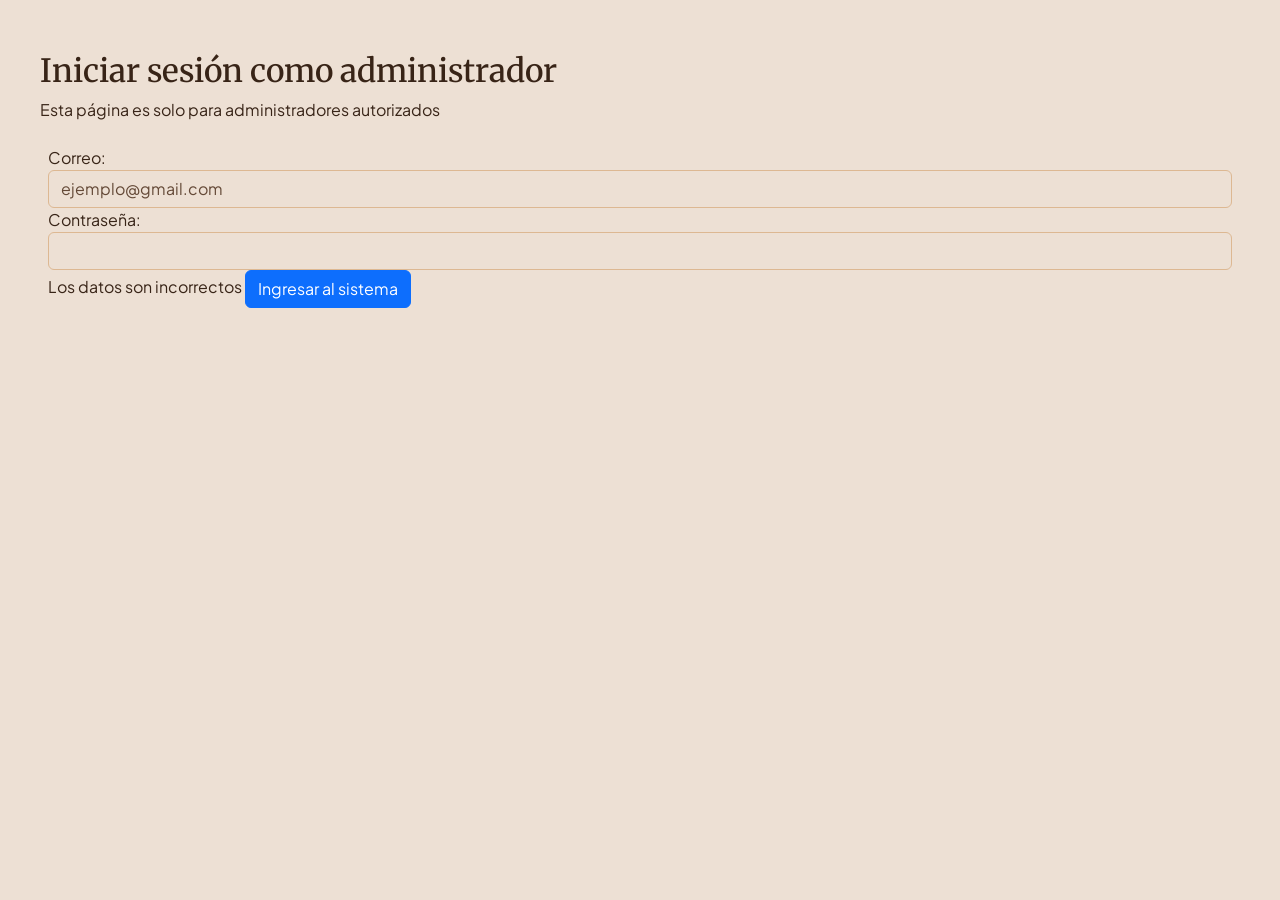
==== pages/admin.html @ 1c3eaf91 "feat: login funcional con protección de páginas" ====
<!DOCTYPE html>
<html lang="en">
<head>
    <meta charset="UTF-8">
    <meta name="viewport" content="width=device-width, initial-scale=1.0">
    <title>Document</title>
</head>
<body>
    asssssssssssssaaaaaaa
    <script src="../js/guard.js"></script>
</body>
</html>
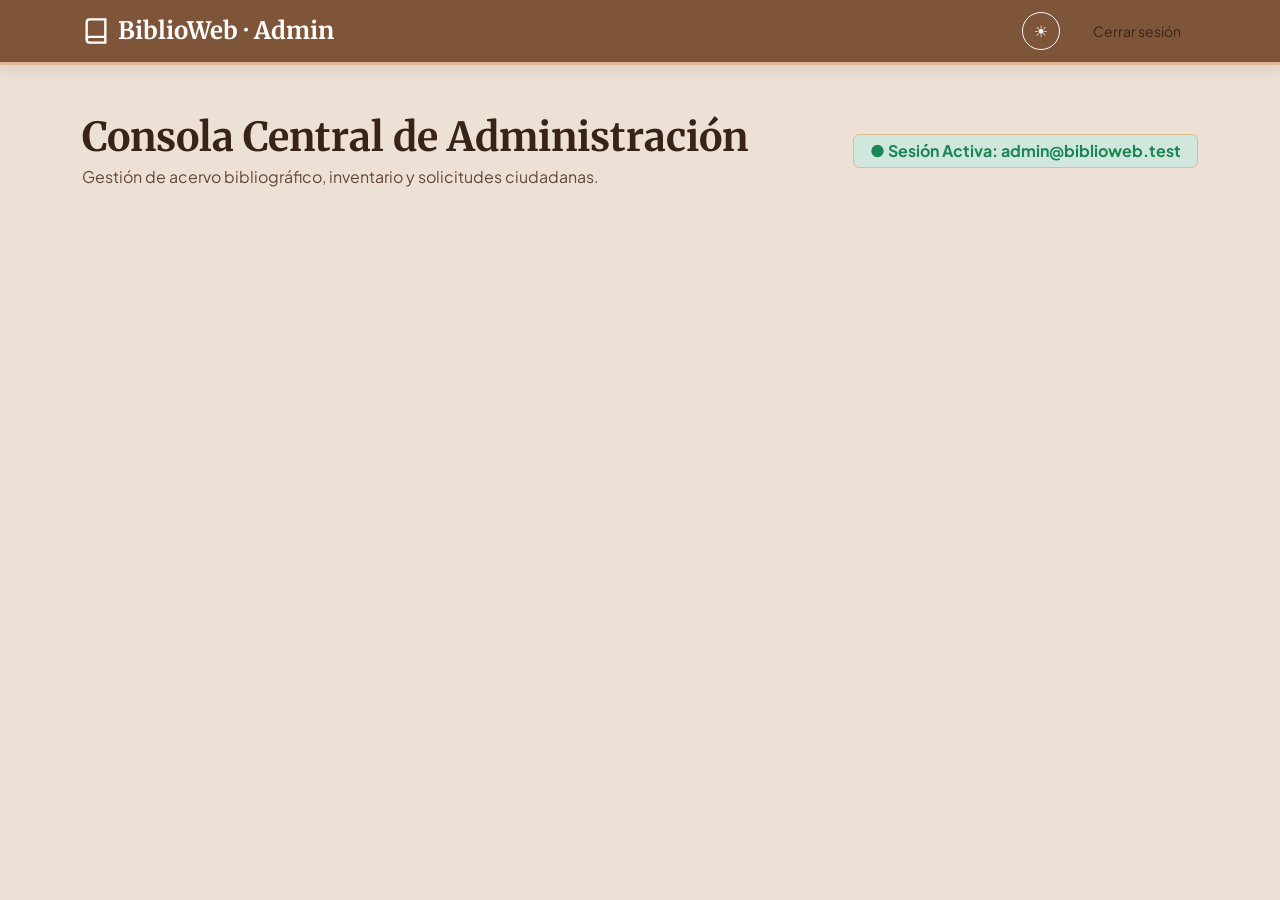
==== commit fc32b356: "feat(catalogo): rediseño visual del catálogo se agrega contador de libros, barra de búsqueda respons" ====
--- a/pages/admin.html
+++ b/pages/admin.html
@@ -1,12 +1,57 @@
 <!DOCTYPE html>
 <html lang="en">
+
 <head>
-    <meta charset="UTF-8">
-    <meta name="viewport" content="width=device-width, initial-scale=1.0">
-    <title>Document</title>
+    <meta charset="utf-8" />
+    <meta content="width=device-width, initial-scale=1.0" name="viewport" />
+    <title>BiblioWeb - Panel de Administración</title>
+    <!-- Bootstrap 5.3 CSS por CDN -->
+    <link href="https://cdn.jsdelivr.net/npm/bootstrap@5.3.3/dist/css/bootstrap.min.css" rel="stylesheet" />
+    <!-- Hoja de Estilos Institucional -->
+    <link href="../css/base.css" rel="stylesheet" />
+    <link href="../css/componentes.css" rel="stylesheet" />
+    <link href="../css/estilos.css" rel="stylesheet" />
+    <!-- Tema claro/oscuro (en el head para evitar parpadeo) -->
+    <script src="../js/tema.js"></script>
 </head>
+
 <body>
-    asssssssssssssaaaaaaa
-    <script src="../js/guard.js"></script>
+    <header>
+        <!-- ==================== BARRA DE NAVEGACIÓN ==================== -->
+        <nav class="navbar navbar-expand-lg navbar-dark navbar-biblioweb sticky-top py-2">
+            <div class="container">
+                <a class="navbar-brand d-flex align-items-center gap-2 fw-bold text-white fs-4" href="admin.html">
+                    <svg fill="none" height="28" stroke="currentColor" stroke-width="2" viewbox="0 0 24 24" width="28">
+                        <path d="M4 19.5A2.5 2.5 0 0 1 6.5 17H20"></path>
+                        <path d="M6.5 2H20v20H6.5A2.5 2.5 0 0 1 4 19.5v-15A2.5 2.5 0 0 1 6.5 2z"></path>
+                    </svg>
+                    BiblioWeb · Admin
+                </a>
+                <div class="d-flex align-items-center gap-3 ms-auto">
+                    <button class="btn btn-outline-light rounded-circle p-2 lh-1" id="theme-toggle"
+                        style="width: 38px; height: 38px;" title="Alternar tema">
+                        ☀️
+                    </button>
+                    <!-- Botón de Cerrar Sesión requerido -->
+                    <button class="btn btn-terracota btn-sm px-3" id="btn-logout">
+                        Cerrar sesión
+                    </button>
+                </div>
+            </div>
+        </nav>
+    </header>
+    <main class="container my-5">
+        <!-- ==================== CABECERA DEL PANEL ==================== -->
+        <div class="d-flex flex-column flex-md-row justify-content-between align-items-md-center gap-3 mb-4">
+            <div>
+                <h1 class="font-serif fw-bold display-6 mb-1">Consola Central de Administración</h1>
+                <p class="text-secondary mb-0">Gestión de acervo bibliográfico, inventario y solicitudes ciudadanas.</p>
+            </div>
+            <div class="badge bg-success-subtle text-success fs-6 px-3 py-2 border">
+                ● Sesión Activa: admin@biblioweb.test
+            </div>
+        </div>
+    </main>
 </body>
+
 </html>
--- a/css/base.css
+++ b/css/base.css
@@ -0,0 +1,182 @@
+/* ==========================================================================
+   BiblioWeb - css/base.css
+   Reglas base y tema compartido (claro / oscuro) para Bootstrap 5.3.
+   Aquí viven: paleta, variables de tema, tipografía y sobrescritura de
+   variables de Bootstrap. Los componentes están en componentes.css y los
+   ajustes propios del proyecto en estilos.css.
+
+   Orden de carga en cada página:
+   1. Bootstrap  2. base.css  3. componentes.css  4. estilos.css
+   ========================================================================== */
+
+@import url('https://fonts.googleapis.com/css2?family=Merriweather:ital,wght@0,300;0,400;0,700;0,900;1,300;1,400&family=Plus+Jakarta+Sans:wght@400;500;600;700&display=swap');
+
+/* --------------------------------------------------------------------------
+   1. Paleta (colores fijos, no cambian con el tema)
+   -------------------------------------------------------------------------- */
+:root {
+    --font-serif: 'Merriweather', Georgia, serif;
+    --font-sans: 'Plus Jakarta Sans', system-ui, -apple-system, sans-serif;
+
+    --color-almond-cream: #EDE0D4;
+    --color-pale-oak: #E6CCB2;
+    --color-tan: #DDB892;
+    --color-faded-copper: #B08968;
+    --color-coffee-bean: #7F5539;
+    --color-toffee-brown: #9C6644;
+    --color-deep-espresso: #382417;
+    --color-burdeos: #7A2E3A;
+}
+
+/* --------------------------------------------------------------------------
+   2. Tema claro (por defecto)
+   -------------------------------------------------------------------------- */
+:root,
+[data-bs-theme="light"] {
+    --bw-bg-page: var(--color-almond-cream);
+    --bw-surface-main: #FFFFFF;
+    --bw-surface-card: var(--color-pale-oak);
+    --bw-surface-warm: #F4EAE0;
+    --bw-input-bg: #FFFFFF;
+
+    --bw-text-main: var(--color-deep-espresso);
+    --bw-text-sec: #644937;
+    --bw-borde: var(--color-tan);
+
+    --bw-navbar-bg: var(--color-coffee-bean);
+    --bw-navbar-link: #EDE0D4;
+    --bw-navbar-link-hover: #FFFFFF;
+    --bw-navbar-border: var(--color-tan);
+
+    --bw-primary: var(--color-coffee-bean);
+    --bw-primary-hover: #69442B;
+    --bw-primary-text: #FFFFFF;
+
+    --bw-accent: var(--color-toffee-brown);
+    --bw-accent-hover: #865434;
+    --bw-accent-text: #FFFFFF;
+
+    --bw-copper: var(--color-faded-copper);
+    --bw-copper-hover: #9C7353;
+
+    --bw-danger: var(--color-burdeos);
+    --bw-danger-hover: #63222D;
+    --bw-exito: #456B3A;
+
+    --bw-link: var(--color-coffee-bean);
+    --bw-link-hover: #69442B;
+    --bw-focus-ring: rgba(127, 85, 57, 0.35);
+    --bw-shadow: rgba(56, 36, 23, 0.10);
+
+    /* Variables de Bootstrap 5.3 */
+    --bs-body-font-family: var(--font-sans);
+    --bs-body-bg: var(--bw-bg-page);
+    --bs-body-color: var(--bw-text-main);
+    --bs-secondary-color: var(--bw-text-sec);
+    --bs-border-color: var(--bw-borde);
+    --bs-tertiary-bg: var(--bw-surface-warm);
+    --bs-primary: var(--bw-primary);
+    --bs-primary-rgb: 127, 85, 57;
+    --bs-danger: var(--bw-danger);
+    --bs-danger-rgb: 122, 46, 58;
+    --bs-link-color: var(--bw-link);
+    --bs-link-hover-color: var(--bw-link-hover);
+}
+
+/* --------------------------------------------------------------------------
+   3. Tema oscuro "Café y roble" (sin negro puro)
+   -------------------------------------------------------------------------- */
+[data-bs-theme="dark"] {
+    --bw-bg-page: #1E1510;
+    --bw-surface-main: #2B1E16;
+    --bw-surface-card: #2B1E16;
+    --bw-surface-warm: #36261C;
+    --bw-input-bg: #1E1510;
+
+    --bw-text-main: #EDE0D4;
+    --bw-text-sec: #E6CCB2;
+    --bw-borde: #7F5539;
+
+    --bw-navbar-bg: #2B1E16;
+    --bw-navbar-link: #E6CCB2;
+    --bw-navbar-link-hover: #DDB892;
+    --bw-navbar-border: #7F5539;
+
+    --bw-primary: #9C6644;
+    --bw-primary-hover: #B0744F;
+    --bw-primary-text: #EDE0D4;
+
+    --bw-accent: #DDB892;
+    --bw-accent-hover: #E7C8A6;
+    --bw-accent-text: #1E1510;
+
+    --bw-copper: #B08968;
+    --bw-copper-hover: #C39976;
+
+    --bw-danger: #A8454F;
+    --bw-danger-hover: #BD535E;
+    --bw-exito: #5E9452;
+
+    --bw-link: #DDB892;
+    --bw-link-hover: #E7C8A6;
+    --bw-focus-ring: rgba(221, 184, 146, 0.55);
+    --bw-shadow: rgba(0, 0, 0, 0.35);
+
+    --bs-body-bg: var(--bw-bg-page);
+    --bs-body-color: var(--bw-text-main);
+    --bs-secondary-color: var(--bw-text-sec);
+    --bs-border-color: var(--bw-borde);
+    --bs-tertiary-bg: var(--bw-surface-card);
+    --bs-primary: var(--bw-primary);
+    --bs-primary-rgb: 156, 102, 68;
+    --bs-danger: var(--bw-danger);
+    --bs-danger-rgb: 168, 69, 79;
+    --bs-link-color: var(--bw-link);
+    --bs-link-hover-color: var(--bw-link-hover);
+}
+
+/* --------------------------------------------------------------------------
+   4. Tipografía y elementos base
+   -------------------------------------------------------------------------- */
+body {
+    font-family: var(--font-sans);
+    background-color: var(--bw-bg-page);
+    color: var(--bw-text-main);
+    transition: background-color 0.3s ease, color 0.3s ease;
+}
+
+h1,
+h2,
+h3,
+h4,
+h5,
+.font-serif,
+.navbar-brand {
+    font-family: var(--font-serif);
+}
+
+a {
+    color: var(--bw-link);
+}
+
+a:hover {
+    color: var(--bw-link-hover);
+}
+
+.text-secondary {
+    color: var(--bw-text-sec) !important;
+}
+
+.text-primary {
+    color: var(--bw-primary) !important;
+}
+
+[data-bs-theme="dark"] .text-primary {
+    color: var(--bw-accent) !important;
+}
+
+/* Foco visible en ambos temas */
+:focus-visible {
+    outline: 2px solid var(--bw-accent);
+    outline-offset: 2px;
+}
--- a/css/componentes.css
+++ b/css/componentes.css
@@ -0,0 +1,20 @@
+/* --------------------------------------------------------------------------
+   Navbar
+   -------------------------------------------------------------------------- */
+.navbar-biblioweb {
+    background-color: var(--bw-navbar-bg) !important;
+    border-bottom: 3px solid var(--bw-navbar-border);
+    box-shadow: 0 4px 16px var(--bw-shadow);
+    transition: background-color 0.3s ease, border-color 0.3s ease;
+}
+
+.navbar-biblioweb .nav-link {
+    color: var(--bw-navbar-link) !important;
+    font-weight: 500;
+    transition: color 0.2s ease;
+}
+
+.navbar-biblioweb .nav-link:hover,
+.navbar-biblioweb .nav-link.active {
+    color: var(--bw-navbar-link-hover) !important;
+}
--- a/css/estilos.css
+++ b/css/estilos.css
@@ -0,0 +1,510 @@
+/* ==========================================================================
+   BiblioWeb - css/estilos.css
+   Ajustes visuales propios del proyecto (portadas, carrusel, tablas del
+   panel). Aquí va lo que no es un componente reutilizable.
+   ========================================================================== */
+
+/* Botón del selector de tema (sol / luna) */
+#theme-toggle {
+    display: inline-flex;
+    align-items: center;
+    justify-content: center;
+}
+
+/* ==========================================================================
+   CATÁLOGO (pages/catalogo.html)
+   Todo este bloque está limitado a <body class="pagina-catalogo">, así que
+   no afecta a index, login ni admin. Usa la paleta del catálogo con las
+   mismas fuentes que importa base.css (Merriweather / Plus Jakarta Sans).
+
+   Índice:
+     1. Paleta y tema (claro / oscuro)
+     2. Estructura de página y resplandores
+     3. Navbar y menú desplegable
+     4. Encabezado y contador de libros
+     5. Panel de búsqueda y filtros
+     6. Tarjetas, portadas y badges
+     7. Botones
+     8. Formularios y modal
+     9. Pie de página
+   ========================================================================== */
+
+
+/* --------------------------------------------------------------------------
+   1. Paleta y tema (tonos tierra)
+   -------------------------------------------------------------------------- */
+.pagina-catalogo {
+    --cat-font-serif: 'Merriweather', Georgia, serif;
+    --cat-font-sans: 'Plus Jakarta Sans', system-ui, -apple-system, sans-serif;
+
+    --bw-fondo: #EDE0D4;       /* Almond Cream */
+    --bw-superficie: #E6CCB2;  /* Pale Oak */
+    --bw-borde: #DDB892;       /* Tan */
+    --bw-texto: #382417;       /* Deep Espresso */
+    --bw-texto-2: #7F5539;     /* Coffee Bean (texto secundario) */
+    --bw-primario: #7F5539;    /* Coffee Bean: navbar, footer */
+    --bw-accion: #9C6644;      /* Toffee Brown: botones */
+    --bw-acento: #DDB892;      /* Tan: badges, enlace activo */
+    --bw-decorativo: #B08968;  /* Faded Copper: solo hover/detalles */
+    --bw-peligro: #7A2E3A;     /* Burdeos */
+    --bw-isla: rgba(237, 224, 212, 0.65); /* Almond Cream semitransparente */
+
+    --bw-texto-accion: #FFFFFF;
+    --bw-input: #FFFAF5;
+    --bw-sombra: rgba(56, 36, 23, 0.10);
+    --bw-foco: rgba(127, 85, 57, 0.35);
+    --bw-brillo-1: rgba(221, 184, 146, 0.55);
+    --bw-brillo-2: rgba(176, 137, 104, 0.30);
+
+    /* Variables de Bootstrap 5.3 (solo dentro del catálogo) */
+    --bs-body-font-family: var(--cat-font-sans);
+    --bs-body-bg: var(--bw-fondo);
+    --bs-body-color: var(--bw-texto);
+    --bs-secondary-color: var(--bw-texto-2);
+    --bs-border-color: var(--bw-borde);
+    --bs-tertiary-bg: var(--bw-superficie);
+    --bs-link-color: var(--bw-primario);
+    --bs-link-hover-color: var(--bw-accion);
+}
+
+[data-bs-theme="dark"] .pagina-catalogo {
+    --bw-fondo: #1E1510;
+    --bw-superficie: #2B1E16;
+    --bw-borde: #7F5539;
+    --bw-texto: #EDE0D4;
+    --bw-texto-2: #E6CCB2;
+    --bw-primario: #2B1E16;
+    --bw-accion: #9C6644;
+    --bw-acento: #DDB892;
+    --bw-decorativo: #B08968;
+    --bw-peligro: #A8454F;
+    --bw-isla: rgba(43, 30, 22, 0.65);
+
+    --bw-texto-accion: #EDE0D4;
+    --bw-input: #1E1510;
+    --bw-sombra: rgba(0, 0, 0, 0.35);
+    --bw-foco: rgba(221, 184, 146, 0.55);
+    --bw-brillo-1: rgba(221, 184, 146, 0.10);
+    --bw-brillo-2: rgba(127, 85, 57, 0.25);
+
+    --bs-link-color: var(--bw-acento);
+    --bs-link-hover-color: #FFFFFF;
+}
+
+/* --------------------------------------------------------------------------
+   2. Estructura de página y resplandores ambientales
+   -------------------------------------------------------------------------- */
+.pagina-catalogo {
+    font-family: var(--cat-font-sans);
+    background-color: var(--bw-fondo);
+    color: var(--bw-texto);
+    position: relative;
+    overflow-x: hidden;
+    min-height: 100vh;
+    display: flex;
+    flex-direction: column;
+    transition: background-color 0.3s ease, color 0.3s ease;
+}
+
+.pagina-catalogo h1,
+.pagina-catalogo h2,
+.pagina-catalogo h3,
+.pagina-catalogo h4,
+.pagina-catalogo h5,
+.pagina-catalogo .font-serif {
+    font-family: var(--cat-font-serif);
+}
+
+.pagina-catalogo a {
+    color: var(--bs-link-color);
+}
+
+.pagina-catalogo .text-secondary {
+    color: var(--bw-texto-2) !important;
+}
+
+.pagina-catalogo :focus-visible {
+    outline: 2px solid var(--bw-acento);
+    outline-offset: 2px;
+}
+
+.pagina-catalogo::before,
+.pagina-catalogo::after {
+    content: '';
+    position: absolute;
+    border-radius: 50%;
+    filter: blur(80px);
+    pointer-events: none;
+    z-index: 0;
+}
+
+.pagina-catalogo::before {
+    top: -8rem;
+    right: 25%;
+    width: 24rem;
+    height: 24rem;
+    background-color: var(--bw-brillo-1);
+}
+
+.pagina-catalogo::after {
+    top: 15rem;
+    left: -5rem;
+    width: 20rem;
+    height: 20rem;
+    background-color: var(--bw-brillo-2);
+}
+
+/* El contenido queda por encima de los resplandores
+   (el header ya es sticky-top con z-index propio de Bootstrap) */
+.pagina-catalogo > main,
+.pagina-catalogo > footer {
+    position: relative;
+    z-index: 1;
+}
+
+/* --------------------------------------------------------------------------
+   3. Navbar y menú desplegable
+   -------------------------------------------------------------------------- */
+.pagina-catalogo .navbar-bw {
+    background-color: var(--bw-primario);
+    border-bottom: 3px solid var(--bw-acento);
+    box-shadow: 0 4px 16px var(--bw-sombra);
+    transition: background-color 0.3s ease, border-color 0.3s ease;
+}
+
+.pagina-catalogo .navbar-bw .nav-link,
+.pagina-catalogo .navbar-bw .navbar-brand {
+    color: var(--bw-fondo);
+    font-weight: 500;
+    transition: color 0.2s ease;
+}
+
+.pagina-catalogo .navbar-bw .navbar-brand {
+    font-family: var(--cat-font-serif);
+}
+
+[data-bs-theme="dark"] .pagina-catalogo .navbar-bw .nav-link {
+    color: var(--bw-texto-2);
+}
+
+.pagina-catalogo .navbar-bw .nav-link:hover,
+.pagina-catalogo .navbar-bw .nav-link:focus,
+.pagina-catalogo .navbar-bw .nav-link.show {
+    color: #FFFFFF;
+}
+
+.pagina-catalogo .navbar-bw .nav-link.active {
+    color: #FFFFFF;
+    text-decoration: underline;
+    text-decoration-color: var(--bw-acento);
+    text-decoration-thickness: 3px;
+    text-underline-offset: 6px;
+}
+
+.pagina-catalogo .navbar-bw .dropdown-menu {
+    --bs-dropdown-bg: var(--bw-fondo);
+    --bs-dropdown-color: var(--bw-texto);
+    --bs-dropdown-border-color: var(--bw-borde);
+    --bs-dropdown-link-color: var(--bw-texto);
+    --bs-dropdown-link-hover-color: var(--bw-texto);
+    --bs-dropdown-link-hover-bg: var(--bw-superficie);
+    --bs-dropdown-link-active-color: var(--bw-texto-accion);
+    --bs-dropdown-link-active-bg: var(--bw-accion);
+    --bs-dropdown-divider-bg: var(--bw-borde);
+    border-radius: 8px;
+    box-shadow: 0 8px 24px var(--bw-sombra);
+}
+
+/* Botón del selector de tema (sol / luna) */
+.pagina-catalogo #theme-toggle {
+    width: 38px;
+    height: 38px;
+    display: inline-flex;
+    align-items: center;
+    justify-content: center;
+}
+
+/* --------------------------------------------------------------------------
+   4. Encabezado y contador de libros
+   -------------------------------------------------------------------------- */
+.pagina-catalogo .catalogo-titulo {
+    border-bottom: 1px solid var(--bw-borde);
+}
+
+.pagina-catalogo .catalogo-titulo p {
+    max-width: 40rem;
+}
+
+.pagina-catalogo .contador-libros {
+    display: inline-block;
+    background-color: var(--bw-superficie);
+    border: 1px solid var(--bw-borde);
+    border-radius: 8px;
+    box-shadow: 0 4px 14px var(--bw-sombra);
+    min-width: 9rem;
+}
+
+.pagina-catalogo #contador-libros {
+    color: var(--bw-accion);
+}
+
+[data-bs-theme="dark"] .pagina-catalogo #contador-libros {
+    color: var(--bw-acento);
+}
+
+/* --------------------------------------------------------------------------
+   5. Panel de búsqueda y filtros
+   -------------------------------------------------------------------------- */
+.pagina-catalogo .busqueda-panel {
+    background-color: var(--bw-isla);
+    border: 1px solid var(--bw-borde);
+    backdrop-filter: blur(12px);
+    -webkit-backdrop-filter: blur(12px);
+    box-shadow: 0 4px 14px var(--bw-sombra) !important;
+    align-items: center;
+}
+
+.pagina-catalogo #search-bar {
+    background-color: var(--bw-input);
+    color: var(--bw-texto);
+    border-color: var(--bw-borde);
+}
+
+.pagina-catalogo #search-bar::placeholder {
+    color: var(--bw-texto-2);
+    opacity: 0.6;
+}
+
+.pagina-catalogo #search-bar:focus {
+    border-color: var(--bw-accion);
+    box-shadow: 0 0 0 0.25rem var(--bw-foco);
+}
+
+/* Botones de filtro: misma paleta para todos, el activo se rellena */
+.pagina-catalogo .busqueda-panel .btnFiltro {
+    --bs-btn-bg: transparent;
+    --bs-btn-color: var(--bw-texto-2);
+    --bs-btn-border-color: var(--bw-borde);
+    --bs-btn-hover-bg: var(--bw-superficie);
+    --bs-btn-hover-color: var(--bw-texto);
+    --bs-btn-hover-border-color: var(--bw-accion);
+    --bs-btn-active-bg: var(--bw-accion);
+    --bs-btn-active-color: var(--bw-texto-accion);
+    --bs-btn-active-border-color: var(--bw-accion);
+    border-radius: 50rem;
+    font-weight: 600;
+    padding-block: 0.45rem;
+    padding-inline: 0.9rem;
+}
+
+/* --------------------------------------------------------------------------
+   6. Tarjetas, portadas y badges
+   -------------------------------------------------------------------------- */
+.pagina-catalogo .card-bw {
+    --bs-card-bg: var(--bw-superficie);
+    --bs-card-border-color: var(--bw-borde);
+    --bs-card-color: var(--bw-texto);
+    --bs-card-title-color: var(--bw-texto);
+    --bs-card-subtitle-color: var(--bw-texto-2);
+    border-radius: 8px;
+    box-shadow: 0 4px 14px var(--bw-sombra);
+    transition: transform 0.2s ease, border-color 0.3s ease, box-shadow 0.3s ease;
+}
+
+.pagina-catalogo .card-bw:hover {
+    border-color: var(--bw-accion);
+    transform: translateY(-4px);
+    box-shadow: 0 10px 24px var(--bw-sombra);
+}
+
+.pagina-catalogo .card-bw .card-text {
+    color: var(--bw-texto-2);
+}
+
+.pagina-catalogo .book-cover-wrap {
+    height: 280px;
+    padding: 1rem;
+    background-color: var(--bw-fondo);
+    border-radius: 4px;
+    display: flex;
+    align-items: center;
+    justify-content: center;
+}
+
+.pagina-catalogo .book-cover {
+    max-width: 100%;
+    height: 100%;
+    object-fit: contain;
+    border-radius: 4px;
+    box-shadow: 0 4px 12px var(--bw-sombra);
+}
+
+.pagina-catalogo .badge-narrativa {
+    background-color: var(--bw-acento);
+    color: #382417;
+    font-weight: 600;
+}
+
+.pagina-catalogo .badge-tecnologia {
+    background-color: var(--bw-decorativo);
+    color: #2B1E16;
+    font-weight: 600;
+}
+
+.pagina-catalogo .badge-ciencia {
+    background-color: #7F5539;
+    color: #FFFFFF;
+    font-weight: 600;
+}
+
+[data-bs-theme="dark"] .pagina-catalogo .badge-ciencia {
+    background-color: var(--bw-accion);
+    color: var(--bw-texto);
+}
+
+/* --------------------------------------------------------------------------
+   7. Botones
+   -------------------------------------------------------------------------- */
+.pagina-catalogo .btn-terracota {
+    --bs-btn-bg: var(--bw-accion);
+    --bs-btn-border-color: var(--bw-accion);
+    --bs-btn-color: var(--bw-texto-accion);
+    --bs-btn-hover-bg: var(--bw-primario);
+    --bs-btn-hover-border-color: var(--bw-primario);
+    --bs-btn-hover-color: #FFFFFF;
+    --bs-btn-active-bg: var(--bw-primario);
+    --bs-btn-active-border-color: var(--bw-primario);
+    --bs-btn-active-color: #FFFFFF;
+    font-weight: 600;
+}
+
+[data-bs-theme="dark"] .pagina-catalogo .btn-terracota {
+    --bs-btn-hover-bg: var(--bw-decorativo);
+    --bs-btn-hover-border-color: var(--bw-decorativo);
+    --bs-btn-hover-color: var(--bw-fondo);
+    --bs-btn-active-bg: var(--bw-decorativo);
+    --bs-btn-active-border-color: var(--bw-decorativo);
+    --bs-btn-active-color: var(--bw-fondo);
+}
+
+/* En la navbar el botón de Acceso Admin se aclara al pasar el cursor,
+   porque la navbar ya usa Coffee Bean de fondo */
+.pagina-catalogo .navbar-bw .btn-terracota {
+    --bs-btn-hover-bg: var(--bw-decorativo);
+    --bs-btn-hover-border-color: var(--bw-decorativo);
+}
+
+.pagina-catalogo .btn-outline-secondary {
+    --bs-btn-color: var(--bw-texto-2);
+    --bs-btn-border-color: var(--bw-borde);
+    --bs-btn-hover-bg: var(--bw-superficie);
+    --bs-btn-hover-border-color: var(--bw-accion);
+    --bs-btn-hover-color: var(--bw-texto);
+    --bs-btn-active-bg: var(--bw-superficie);
+    --bs-btn-active-border-color: var(--bw-accion);
+    --bs-btn-active-color: var(--bw-texto);
+}
+
+.pagina-catalogo .btn:focus-visible {
+    box-shadow: 0 0 0 0.25rem var(--bw-foco);
+}
+
+/* --------------------------------------------------------------------------
+   8. Formularios y modal
+   -------------------------------------------------------------------------- */
+.pagina-catalogo .form-control,
+.pagina-catalogo .form-select {
+    background-color: var(--bw-input);
+    border: 1px solid var(--bw-borde);
+    color: var(--bw-texto);
+}
+
+.pagina-catalogo .form-control:focus,
+.pagina-catalogo .form-select:focus {
+    background-color: var(--bw-input);
+    color: var(--bw-texto);
+    border-color: var(--bw-accion);
+    box-shadow: 0 0 0 0.25rem var(--bw-foco);
+}
+
+.pagina-catalogo .form-control::placeholder {
+    color: var(--bw-texto-2);
+    opacity: 0.6;
+}
+
+.pagina-catalogo .form-check-input {
+    background-color: var(--bw-input);
+    border-color: var(--bw-borde);
+}
+
+.pagina-catalogo .form-check-input:checked {
+    background-color: var(--bw-accion);
+    border-color: var(--bw-accion);
+}
+
+.pagina-catalogo .form-check-input:focus {
+    border-color: var(--bw-accion);
+    box-shadow: 0 0 0 0.25rem var(--bw-foco);
+}
+
+.pagina-catalogo .modal-content {
+    background-color: var(--bw-fondo);
+    border: 1px solid var(--bw-borde);
+    border-radius: 12px;
+    color: var(--bw-texto);
+    box-shadow: 0 12px 36px var(--bw-sombra);
+}
+
+[data-bs-theme="dark"] .pagina-catalogo .modal-content {
+    background-color: var(--bw-superficie);
+}
+
+.pagina-catalogo .modal-header,
+.pagina-catalogo .modal-footer {
+    border-color: var(--bw-borde);
+}
+
+/* --------------------------------------------------------------------------
+   9. Pie de página
+   -------------------------------------------------------------------------- */
+.pagina-catalogo .footer-bw {
+    background-color: var(--bw-primario);
+    color: var(--bw-fondo);
+    border-top: 3px solid var(--bw-acento);
+}
+
+[data-bs-theme="dark"] .pagina-catalogo .footer-bw {
+    color: var(--bw-texto-2);
+}
+
+.pagina-catalogo .footer-bw h2 {
+    color: var(--bw-acento);
+}
+
+.pagina-catalogo .footer-bw ul {
+    list-style: none;
+    padding-left: 0;
+    margin-bottom: 0;
+}
+
+.pagina-catalogo .footer-bw li + li {
+    margin-top: 0.35rem;
+}
+
+.pagina-catalogo .footer-bw a {
+    color: var(--bw-acento);
+    text-decoration: none;
+    transition: color 0.2s ease;
+}
+
+.pagina-catalogo .footer-bw a:hover,
+.pagina-catalogo .footer-bw a:focus {
+    color: #FFFFFF;
+    text-decoration: underline;
+    text-underline-offset: 4px;
+}
+
+.pagina-catalogo .footer-bw-legal {
+    border-color: var(--bw-borde) !important;
+    opacity: 0.85;
+}
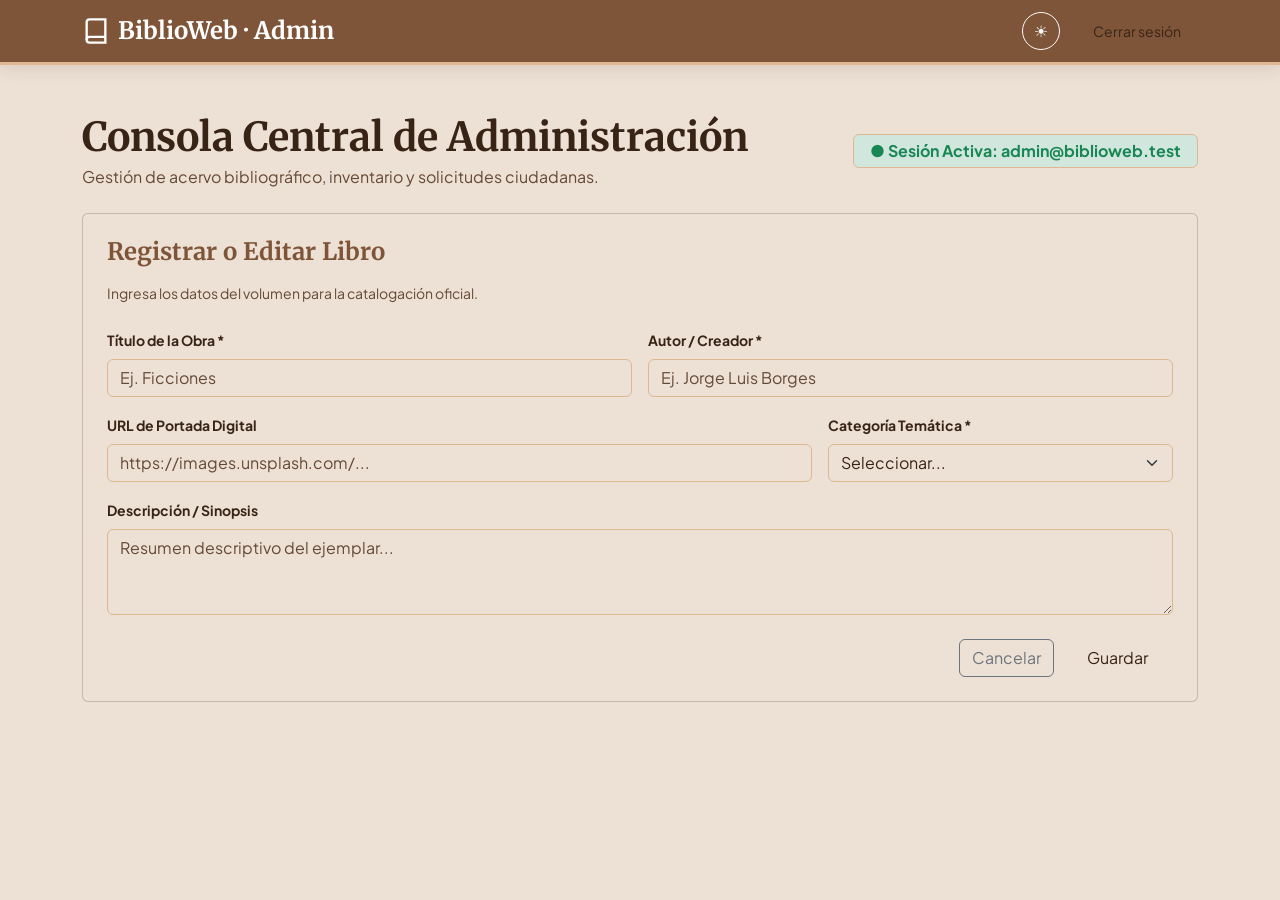
==== commit bf3faea9: "Merge pull request #3 from C8-Orion/admin feat: se agrega del formulario de gestion de libros" ====
--- a/pages/admin.html
+++ b/pages/admin.html
@@ -51,6 +51,49 @@
                 ● Sesión Activa: admin@biblioweb.test
             </div>
         </div>
+
+        <!-- ==================== FORMULARIO DE GESTIÓN DE LIBROS ==================== -->
+        <section class="card card-biblioweb p-4 mb-5">
+            <h4 class="font-serif fw-bold text-primary mb-3">Registrar o Editar Libro</h4>
+            <p class="text-secondary small mb-4">Ingresa los datos del volumen para la catalogación oficial.</p>
+            <form id="form-libro"
+                onsubmit="event.preventDefault(); alert('Acción estática: Formulario completado correctamente.');">
+                <div class="row g-3">
+                    <div class="col-md-6">
+                        <label class="form-label small fw-bold" for="titulo">Título de la Obra *</label>
+                        <input class="form-control" id="titulo" placeholder="Ej. Ficciones" required="" type="text" />
+                    </div>
+                    <div class="col-md-6">
+                        <label class="form-label small fw-bold" for="autor">Autor / Creador *</label>
+                        <input class="form-control" id="autor" placeholder="Ej. Jorge Luis Borges" required=""
+                            type="text" />
+                    </div>
+                    <div class="col-md-8">
+                        <label class="form-label small fw-bold" for="portada">URL de Portada Digital</label>
+                        <input class="form-control" id="portada" placeholder="https://images.unsplash.com/..."
+                            type="url" />
+                    </div>
+                    <div class="col-md-4">
+                        <label class="form-label small fw-bold" for="categoria">Categoría Temática *</label>
+                        <select class="form-select" id="categoria" required="">
+                            <option disabled="" selected="" value="">Seleccionar...</option>
+                            <option value="Narrativa">Narrativa</option>
+                            <option value="Tecnología">Tecnología</option>
+                            <option value="Ciencia">Ciencia</option>
+                        </select>
+                    </div>
+                    <div class="col-12">
+                        <label class="form-label small fw-bold" for="descripcion">Descripción / Sinopsis</label>
+                        <textarea class="form-control" id="descripcion"
+                            placeholder="Resumen descriptivo del ejemplar..." rows="3"></textarea>
+                    </div>
+                    <div class="col-12 d-flex justify-content-end gap-2 mt-4">
+                        <button class="btn btn-outline-secondary" type="reset">Cancelar</button>
+                        <button class="btn btn-verde px-4" type="submit">Guardar</button>
+                    </div>
+                </div>
+            </form>
+        </section>
     </main>
 </body>
 
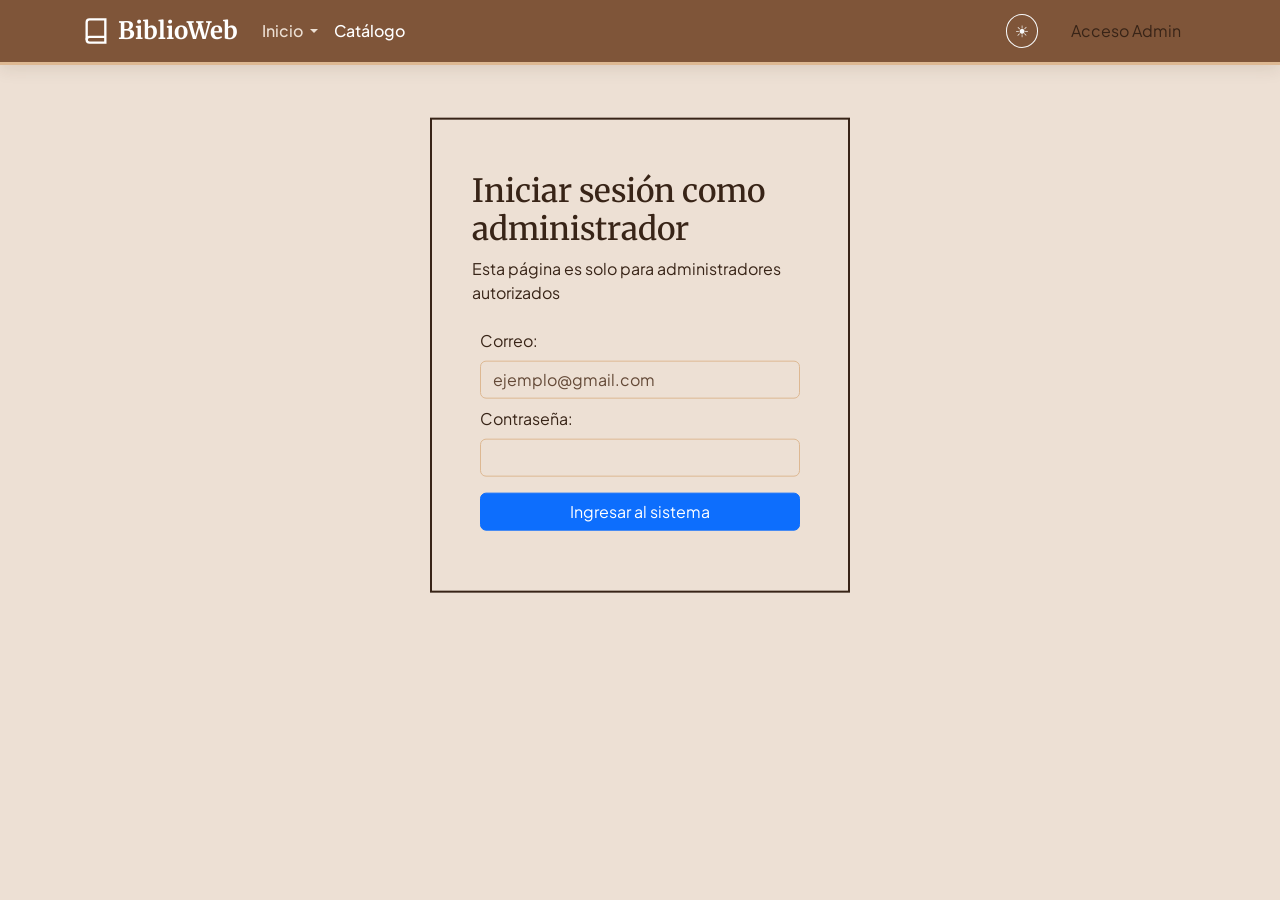
==== commit 3ed82eda: "feat: crear mensajes de error para los campos de login y cerrar sesión funcional" ====
--- a/pages/admin.html
+++ b/pages/admin.html
@@ -33,7 +33,7 @@
                         ☀️
                     </button>
                     <!-- Botón de Cerrar Sesión requerido -->
-                    <button class="btn btn-terracota btn-sm px-3" id="btn-logout">
+                    <button id="sesion" class="btn btn-terracota btn-sm px-3" id="btn-logout">
                         Cerrar sesión
                     </button>
                 </div>
@@ -95,6 +95,7 @@
             </form>
         </section>
     </main>
+    <script src="../js/guard.js"></script>
 </body>
 
 </html>
--- a/css/componentes.css
+++ b/css/componentes.css
@@ -1,6 +1,55 @@
+/*componentes del login----------------------------------------------------*/
+.form-container {
+    position: absolute;
+    top: 50%;
+    left: 50%;
+    transform: translate(-50%, -70%);
+
+    width: 90%;
+    max-width: 420px;
+    box-sizing: border-box;
+
+    border: solid 2px;
+}
+
+.login-form {
+    max-width: 100%;
+    display: flex;
+    flex-direction: column;
+}
+
+.form-container input,
+.form-container button {
+    width: 100% !important;
+    max-width: 100% !important;
+    box-sizing: border-box;
+}
+
 /* --------------------------------------------------------------------------
    Navbar
    -------------------------------------------------------------------------- */
+/*componentes del login----------------------------------------------------*/
+.form-container {
+    width: 90%;
+    max-width: 420px;
+    box-sizing: border-box;
+
+    border: solid 2px;
+}
+
+.login-form {
+    max-width: 100%;
+    display: flex;
+    flex-direction: column;
+}
+
+.form-container input,
+.form-container button {
+    width: 100% !important;
+    max-width: 100% !important;
+    box-sizing: border-box;
+}
+
 .navbar-biblioweb {
     background-color: var(--bw-navbar-bg) !important;
     border-bottom: 3px solid var(--bw-navbar-border);
--- a/css/estilos.css
+++ b/css/estilos.css
@@ -90,10 +90,6 @@
     --bs-link-color: var(--bw-acento);
     --bs-link-hover-color: #FFFFFF;
 }
-
-/* --------------------------------------------------------------------------
-   2. Estructura de página y resplandores ambientales
-   -------------------------------------------------------------------------- */
 .pagina-catalogo {
     font-family: var(--cat-font-sans);
     background-color: var(--bw-fondo);
@@ -106,12 +102,7 @@
     transition: background-color 0.3s ease, color 0.3s ease;
 }
 
-.pagina-catalogo h1,
-.pagina-catalogo h2,
-.pagina-catalogo h3,
-.pagina-catalogo h4,
-.pagina-catalogo h5,
-.pagina-catalogo .font-serif {
+.pagina-catalogo h1, .pagina-catalogo h2, .pagina-catalogo h3, .pagina-catalogo h4, .pagina-catalogo h5, .pagina-catalogo .font-serif {
     font-family: var(--cat-font-serif);
 }
 
@@ -128,8 +119,7 @@
     outline-offset: 2px;
 }
 
-.pagina-catalogo::before,
-.pagina-catalogo::after {
+.pagina-catalogo::before, .pagina-catalogo::after {
     content: '';
     position: absolute;
     border-radius: 50%;
@@ -154,8 +144,7 @@
     background-color: var(--bw-brillo-2);
 }
 
-/* El contenido queda por encima de los resplandores
-   (el header ya es sticky-top con z-index propio de Bootstrap) */
+/* El contenido queda por encima de los resplandores*/
 .pagina-catalogo > main,
 .pagina-catalogo > footer {
     position: relative;
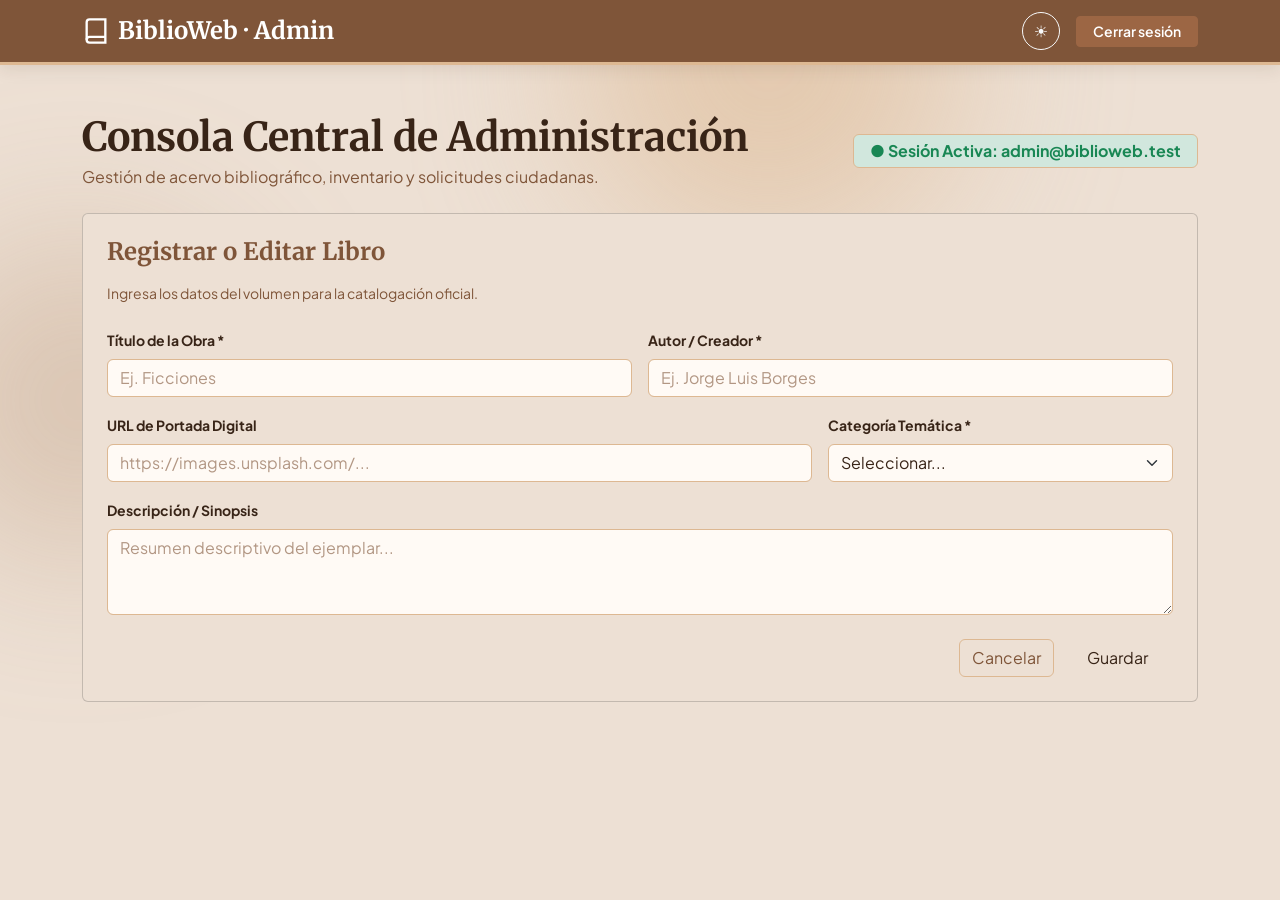
==== commit 53c241f0: "fix(css): Se soluciono incongruencia con clase pagina-catalogo por pagina-libreria en general" ====
--- a/pages/admin.html
+++ b/pages/admin.html
@@ -12,7 +12,7 @@
     <link href="../css/componentes.css" rel="stylesheet" />
     <link href="../css/estilos.css" rel="stylesheet" />
     <!-- Tema claro/oscuro (en el head para evitar parpadeo) -->
-    <script src="../js/tema.js"></script>
+    <script src="js/tema.js"></script>
 </head>
 
 <body>
@@ -33,7 +33,7 @@
                         ☀️
                     </button>
                     <!-- Botón de Cerrar Sesión requerido -->
-                    <button id="sesion" class="btn btn-terracota btn-sm px-3" id="btn-logout">
+                    <button class="btn btn-terracota btn-sm px-3" id="btn-logout">
                         Cerrar sesión
                     </button>
                 </div>
@@ -95,7 +95,6 @@
             </form>
         </section>
     </main>
-    <script src="../js/guard.js"></script>
 </body>
 
 </html>
--- a/css/estilos.css
+++ b/css/estilos.css
@@ -3,37 +3,15 @@
    Ajustes visuales propios del proyecto (portadas, carrusel, tablas del
    panel). Aquí va lo que no es un componente reutilizable.
    ========================================================================== */
-
-/* Botón del selector de tema (sol / luna) */
 #theme-toggle {
     display: inline-flex;
     align-items: center;
     justify-content: center;
 }
-
-/* ==========================================================================
-   CATÁLOGO (pages/catalogo.html)
-   Todo este bloque está limitado a <body class="pagina-catalogo">, así que
-   no afecta a index, login ni admin. Usa la paleta del catálogo con las
-   mismas fuentes que importa base.css (Merriweather / Plus Jakarta Sans).
-
-   Índice:
-     1. Paleta y tema (claro / oscuro)
-     2. Estructura de página y resplandores
-     3. Navbar y menú desplegable
-     4. Encabezado y contador de libros
-     5. Panel de búsqueda y filtros
-     6. Tarjetas, portadas y badges
-     7. Botones
-     8. Formularios y modal
-     9. Pie de página
-   ========================================================================== */
-
-
 /* --------------------------------------------------------------------------
    1. Paleta y tema (tonos tierra)
    -------------------------------------------------------------------------- */
-.pagina-catalogo {
+:root {
     --cat-font-serif: 'Merriweather', Georgia, serif;
     --cat-font-sans: 'Plus Jakarta Sans', system-ui, -apple-system, sans-serif;
 
@@ -55,8 +33,6 @@
     --bw-foco: rgba(127, 85, 57, 0.35);
     --bw-brillo-1: rgba(221, 184, 146, 0.55);
     --bw-brillo-2: rgba(176, 137, 104, 0.30);
-
-    /* Variables de Bootstrap 5.3 (solo dentro del catálogo) */
     --bs-body-font-family: var(--cat-font-sans);
     --bs-body-bg: var(--bw-fondo);
     --bs-body-color: var(--bw-texto);
@@ -67,7 +43,7 @@
     --bs-link-hover-color: var(--bw-accion);
 }
 
-[data-bs-theme="dark"] .pagina-catalogo {
+[data-bs-theme="dark"] {
     --bw-fondo: #1E1510;
     --bw-superficie: #2B1E16;
     --bw-borde: #7F5539;
@@ -90,7 +66,7 @@
     --bs-link-color: var(--bw-acento);
     --bs-link-hover-color: #FFFFFF;
 }
-.pagina-catalogo {
+body {
     font-family: var(--cat-font-sans);
     background-color: var(--bw-fondo);
     color: var(--bw-texto);
@@ -102,24 +78,24 @@
     transition: background-color 0.3s ease, color 0.3s ease;
 }
 
-.pagina-catalogo h1, .pagina-catalogo h2, .pagina-catalogo h3, .pagina-catalogo h4, .pagina-catalogo h5, .pagina-catalogo .font-serif {
+h1, h2, h3, h4, h5, .font-serif {
     font-family: var(--cat-font-serif);
 }
 
-.pagina-catalogo a {
+a {
     color: var(--bs-link-color);
 }
 
-.pagina-catalogo .text-secondary {
+.text-secondary {
     color: var(--bw-texto-2) !important;
 }
 
-.pagina-catalogo :focus-visible {
+:focus-visible {
     outline: 2px solid var(--bw-acento);
     outline-offset: 2px;
 }
 
-.pagina-catalogo::before, .pagina-catalogo::after {
+body::before, body::after {
     content: '';
     position: absolute;
     border-radius: 50%;
@@ -128,7 +104,7 @@
     z-index: 0;
 }
 
-.pagina-catalogo::before {
+body::before {
     top: -8rem;
     right: 25%;
     width: 24rem;
@@ -136,53 +112,44 @@
     background-color: var(--bw-brillo-1);
 }
 
-.pagina-catalogo::after {
+body::after {
     top: 15rem;
     left: -5rem;
     width: 20rem;
     height: 20rem;
     background-color: var(--bw-brillo-2);
 }
-
-/* El contenido queda por encima de los resplandores*/
-.pagina-catalogo > main,
-.pagina-catalogo > footer {
+body > main,
+body > footer {
     position: relative;
     z-index: 1;
 }
-
-/* --------------------------------------------------------------------------
-   3. Navbar y menú desplegable
-   -------------------------------------------------------------------------- */
-.pagina-catalogo .navbar-bw {
+.navbar-bw {
     background-color: var(--bw-primario);
     border-bottom: 3px solid var(--bw-acento);
     box-shadow: 0 4px 16px var(--bw-sombra);
     transition: background-color 0.3s ease, border-color 0.3s ease;
 }
 
-.pagina-catalogo .navbar-bw .nav-link,
-.pagina-catalogo .navbar-bw .navbar-brand {
+.navbar-bw .nav-link, .navbar-bw .navbar-brand {
     color: var(--bw-fondo);
     font-weight: 500;
     transition: color 0.2s ease;
 }
 
-.pagina-catalogo .navbar-bw .navbar-brand {
+.navbar-bw .navbar-brand {
     font-family: var(--cat-font-serif);
 }
 
-[data-bs-theme="dark"] .pagina-catalogo .navbar-bw .nav-link {
+[data-bs-theme="dark"] .navbar-bw .nav-link {
     color: var(--bw-texto-2);
 }
 
-.pagina-catalogo .navbar-bw .nav-link:hover,
-.pagina-catalogo .navbar-bw .nav-link:focus,
-.pagina-catalogo .navbar-bw .nav-link.show {
+.navbar-bw .nav-link:hover,.navbar-bw .nav-link:focus, .navbar-bw .nav-link.show {
     color: #FFFFFF;
 }
 
-.pagina-catalogo .navbar-bw .nav-link.active {
+.navbar-bw .nav-link.active {
     color: #FFFFFF;
     text-decoration: underline;
     text-decoration-color: var(--bw-acento);
@@ -190,7 +157,7 @@
     text-underline-offset: 6px;
 }
 
-.pagina-catalogo .navbar-bw .dropdown-menu {
+.navbar-bw .dropdown-menu {
     --bs-dropdown-bg: var(--bw-fondo);
     --bs-dropdown-color: var(--bw-texto);
     --bs-dropdown-border-color: var(--bw-borde);
@@ -204,27 +171,22 @@
     box-shadow: 0 8px 24px var(--bw-sombra);
 }
 
-/* Botón del selector de tema (sol / luna) */
-.pagina-catalogo #theme-toggle {
+#theme-toggle {
     width: 38px;
     height: 38px;
     display: inline-flex;
     align-items: center;
     justify-content: center;
 }
-
-/* --------------------------------------------------------------------------
-   4. Encabezado y contador de libros
-   -------------------------------------------------------------------------- */
-.pagina-catalogo .catalogo-titulo {
+.libreria-titulo {
     border-bottom: 1px solid var(--bw-borde);
 }
 
-.pagina-catalogo .catalogo-titulo p {
+.libreria-titulo p {
     max-width: 40rem;
 }
 
-.pagina-catalogo .contador-libros {
+.contador-libros {
     display: inline-block;
     background-color: var(--bw-superficie);
     border: 1px solid var(--bw-borde);
@@ -233,18 +195,15 @@
     min-width: 9rem;
 }
 
-.pagina-catalogo #contador-libros {
+#contador-libros {
     color: var(--bw-accion);
 }
 
-[data-bs-theme="dark"] .pagina-catalogo #contador-libros {
+[data-bs-theme="dark"] #contador-libros {
     color: var(--bw-acento);
 }
 
-/* --------------------------------------------------------------------------
-   5. Panel de búsqueda y filtros
-   -------------------------------------------------------------------------- */
-.pagina-catalogo .busqueda-panel {
+.busqueda-panel {
     background-color: var(--bw-isla);
     border: 1px solid var(--bw-borde);
     backdrop-filter: blur(12px);
@@ -253,24 +212,23 @@
     align-items: center;
 }
 
-.pagina-catalogo #search-bar {
+#search-bar {
     background-color: var(--bw-input);
     color: var(--bw-texto);
     border-color: var(--bw-borde);
 }
 
-.pagina-catalogo #search-bar::placeholder {
+#search-bar::placeholder {
     color: var(--bw-texto-2);
     opacity: 0.6;
 }
 
-.pagina-catalogo #search-bar:focus {
+#search-bar:focus {
     border-color: var(--bw-accion);
     box-shadow: 0 0 0 0.25rem var(--bw-foco);
 }
 
-/* Botones de filtro: misma paleta para todos, el activo se rellena */
-.pagina-catalogo .busqueda-panel .btnFiltro {
+.busqueda-panel .btnFiltro {
     --bs-btn-bg: transparent;
     --bs-btn-color: var(--bw-texto-2);
     --bs-btn-border-color: var(--bw-borde);
@@ -285,11 +243,7 @@
     padding-block: 0.45rem;
     padding-inline: 0.9rem;
 }
-
-/* --------------------------------------------------------------------------
-   6. Tarjetas, portadas y badges
-   -------------------------------------------------------------------------- */
-.pagina-catalogo .card-bw {
+.card-bw {
     --bs-card-bg: var(--bw-superficie);
     --bs-card-border-color: var(--bw-borde);
     --bs-card-color: var(--bw-texto);
@@ -300,17 +254,17 @@
     transition: transform 0.2s ease, border-color 0.3s ease, box-shadow 0.3s ease;
 }
 
-.pagina-catalogo .card-bw:hover {
+.card-bw:hover {
     border-color: var(--bw-accion);
     transform: translateY(-4px);
     box-shadow: 0 10px 24px var(--bw-sombra);
 }
 
-.pagina-catalogo .card-bw .card-text {
+.card-bw .card-text {
     color: var(--bw-texto-2);
 }
 
-.pagina-catalogo .book-cover-wrap {
+.book-cover-wrap {
     height: 280px;
     padding: 1rem;
     background-color: var(--bw-fondo);
@@ -320,7 +274,7 @@
     justify-content: center;
 }
 
-.pagina-catalogo .book-cover {
+.book-cover {
     max-width: 100%;
     height: 100%;
     object-fit: contain;
@@ -328,33 +282,29 @@
     box-shadow: 0 4px 12px var(--bw-sombra);
 }
 
-.pagina-catalogo .badge-narrativa {
+.badge-narrativa {
     background-color: var(--bw-acento);
     color: #382417;
     font-weight: 600;
 }
 
-.pagina-catalogo .badge-tecnologia {
+.badge-tecnologia {
     background-color: var(--bw-decorativo);
     color: #2B1E16;
     font-weight: 600;
 }
 
-.pagina-catalogo .badge-ciencia {
+.badge-ciencia {
     background-color: #7F5539;
     color: #FFFFFF;
     font-weight: 600;
 }
 
-[data-bs-theme="dark"] .pagina-catalogo .badge-ciencia {
+[data-bs-theme="dark"] .badge-ciencia {
     background-color: var(--bw-accion);
     color: var(--bw-texto);
 }
-
-/* --------------------------------------------------------------------------
-   7. Botones
-   -------------------------------------------------------------------------- */
-.pagina-catalogo .btn-terracota {
+.btn-terracota {
     --bs-btn-bg: var(--bw-accion);
     --bs-btn-border-color: var(--bw-accion);
     --bs-btn-color: var(--bw-texto-accion);
@@ -367,7 +317,7 @@
     font-weight: 600;
 }
 
-[data-bs-theme="dark"] .pagina-catalogo .btn-terracota {
+[data-bs-theme="dark"] .btn-terracota {
     --bs-btn-hover-bg: var(--bw-decorativo);
     --bs-btn-hover-border-color: var(--bw-decorativo);
     --bs-btn-hover-color: var(--bw-fondo);
@@ -375,15 +325,12 @@
     --bs-btn-active-border-color: var(--bw-decorativo);
     --bs-btn-active-color: var(--bw-fondo);
 }
-
-/* En la navbar el botón de Acceso Admin se aclara al pasar el cursor,
-   porque la navbar ya usa Coffee Bean de fondo */
-.pagina-catalogo .navbar-bw .btn-terracota {
+.navbar-bw .btn-terracota {
     --bs-btn-hover-bg: var(--bw-decorativo);
     --bs-btn-hover-border-color: var(--bw-decorativo);
 }
 
-.pagina-catalogo .btn-outline-secondary {
+ .btn-outline-secondary {
     --bs-btn-color: var(--bw-texto-2);
     --bs-btn-border-color: var(--bw-borde);
     --bs-btn-hover-bg: var(--bw-superficie);
@@ -394,49 +341,43 @@
     --bs-btn-active-color: var(--bw-texto);
 }
 
-.pagina-catalogo .btn:focus-visible {
+.btn:focus-visible {
     box-shadow: 0 0 0 0.25rem var(--bw-foco);
 }
-
-/* --------------------------------------------------------------------------
-   8. Formularios y modal
-   -------------------------------------------------------------------------- */
-.pagina-catalogo .form-control,
-.pagina-catalogo .form-select {
+.form-control, .form-select {
     background-color: var(--bw-input);
     border: 1px solid var(--bw-borde);
     color: var(--bw-texto);
 }
 
-.pagina-catalogo .form-control:focus,
-.pagina-catalogo .form-select:focus {
+.form-control:focus, .form-select:focus {
     background-color: var(--bw-input);
     color: var(--bw-texto);
     border-color: var(--bw-accion);
     box-shadow: 0 0 0 0.25rem var(--bw-foco);
 }
 
-.pagina-catalogo .form-control::placeholder {
+.form-control::placeholder {
     color: var(--bw-texto-2);
     opacity: 0.6;
 }
 
-.pagina-catalogo .form-check-input {
+.form-check-input {
     background-color: var(--bw-input);
     border-color: var(--bw-borde);
 }
 
-.pagina-catalogo .form-check-input:checked {
+.form-check-input:checked {
     background-color: var(--bw-accion);
     border-color: var(--bw-accion);
 }
 
-.pagina-catalogo .form-check-input:focus {
+.form-check-input:focus {
     border-color: var(--bw-accion);
     box-shadow: 0 0 0 0.25rem var(--bw-foco);
 }
 
-.pagina-catalogo .modal-content {
+.modal-content {
     background-color: var(--bw-fondo);
     border: 1px solid var(--bw-borde);
     border-radius: 12px;
@@ -444,56 +385,51 @@
     box-shadow: 0 12px 36px var(--bw-sombra);
 }
 
-[data-bs-theme="dark"] .pagina-catalogo .modal-content {
+[data-bs-theme="dark"] .modal-content {
     background-color: var(--bw-superficie);
 }
 
-.pagina-catalogo .modal-header,
-.pagina-catalogo .modal-footer {
+.modal-header,
+.modal-footer {
     border-color: var(--bw-borde);
 }
-
-/* --------------------------------------------------------------------------
-   9. Pie de página
-   -------------------------------------------------------------------------- */
-.pagina-catalogo .footer-bw {
+.footer-bw {
     background-color: var(--bw-primario);
     color: var(--bw-fondo);
     border-top: 3px solid var(--bw-acento);
 }
 
-[data-bs-theme="dark"] .pagina-catalogo .footer-bw {
+[data-bs-theme="dark"].footer-bw {
     color: var(--bw-texto-2);
 }
 
-.pagina-catalogo .footer-bw h2 {
+.footer-bw h2 {
     color: var(--bw-acento);
 }
 
-.pagina-catalogo .footer-bw ul {
+.footer-bw ul {
     list-style: none;
     padding-left: 0;
     margin-bottom: 0;
 }
 
-.pagina-catalogo .footer-bw li + li {
+.footer-bw li + li {
     margin-top: 0.35rem;
 }
 
-.pagina-catalogo .footer-bw a {
+.footer-bw a {
     color: var(--bw-acento);
     text-decoration: none;
     transition: color 0.2s ease;
 }
 
-.pagina-catalogo .footer-bw a:hover,
-.pagina-catalogo .footer-bw a:focus {
+.footer-bw a:hover,.footer-bw a:focus {
     color: #FFFFFF;
     text-decoration: underline;
     text-underline-offset: 4px;
 }
 
-.pagina-catalogo .footer-bw-legal {
+.footer-bw-legal {
     border-color: var(--bw-borde) !important;
     opacity: 0.85;
 }
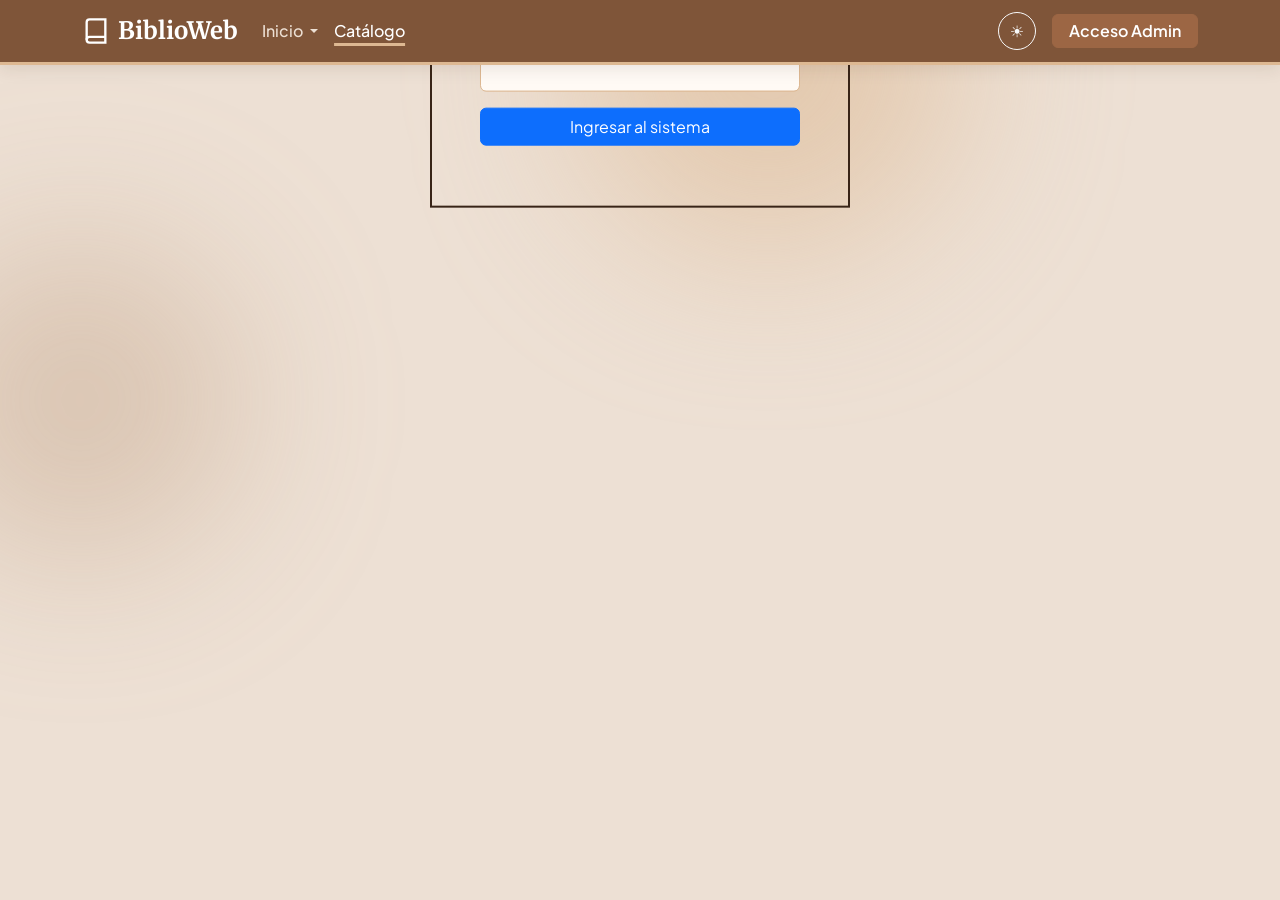
==== commit 769383c5: "Merge branch 'main' into Catalogo" ====
--- a/pages/admin.html
+++ b/pages/admin.html
@@ -33,7 +33,7 @@
                         ☀️
                     </button>
                     <!-- Botón de Cerrar Sesión requerido -->
-                    <button class="btn btn-terracota btn-sm px-3" id="btn-logout">
+                    <button id="sesion" class="btn btn-terracota btn-sm px-3" id="btn-logout">
                         Cerrar sesión
                     </button>
                 </div>
@@ -95,6 +95,7 @@
             </form>
         </section>
     </main>
+    <script src="../js/guard.js"></script>
 </body>
 
 </html>
